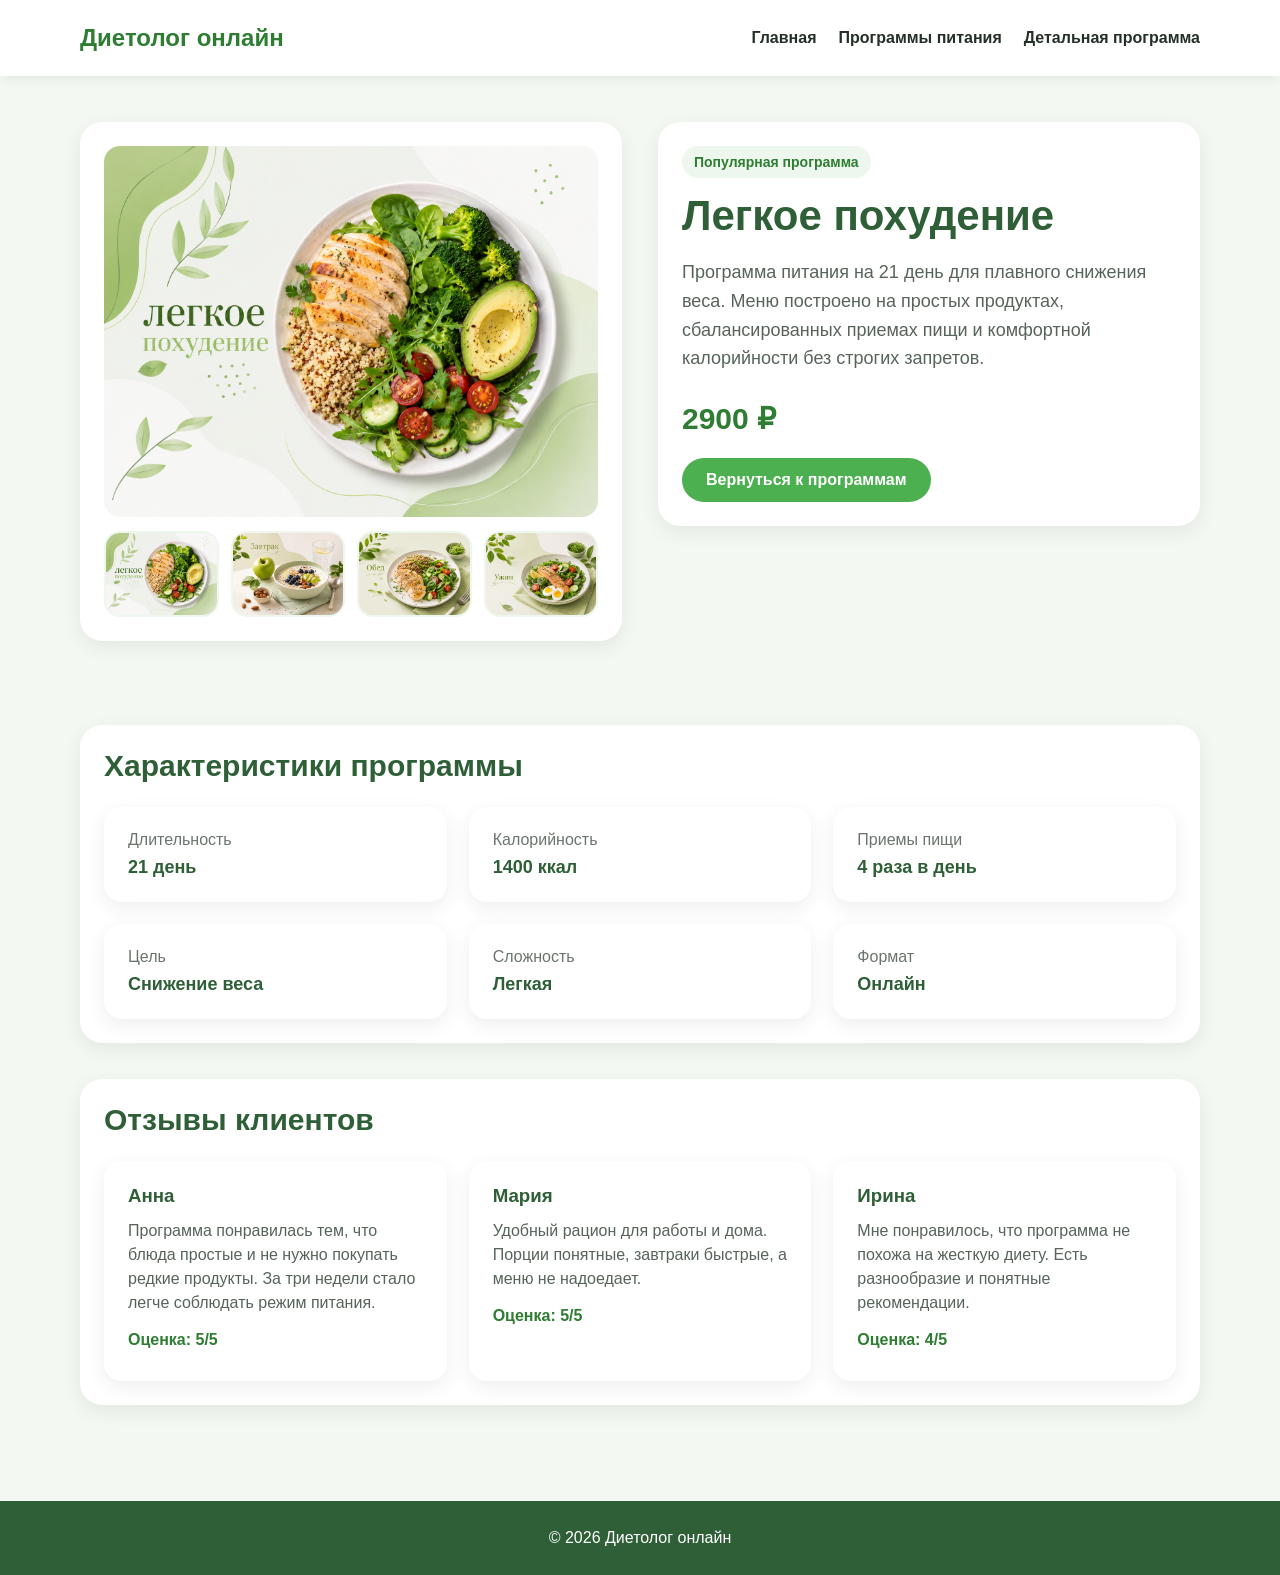
==== program-detail.html @ 28d122fc "Add program detail page" ====
<!DOCTYPE html>
<html lang="ru">
<head>
  <meta charset="UTF-8">
  <meta name="viewport" content="width=device-width, initial-scale=1.0">
  <title>Детальная программа питания</title>
  <link rel="stylesheet" href="style.css">
</head>
<body>
  <header class="header">
    <div class="container header__inner">
      <a class="logo" href="index.html">Диетолог онлайн</a>
      <nav class="nav">
        <a href="index.html">Главная</a>
        <a href="programs.html">Программы питания</a>
        <a href="program-detail.html">Детальная программа</a>
      </nav>
    </div>
  </header>

  <main class="container main">
    <section class="product-detail">
      <div class="gallery">
        <img class="main-image" src="images/program-main.png" alt="Программа питания Легкое похудение">
        <div class="thumbs">
          <img src="images/program-main.png" alt="Меню программы">
          <img src="images/program-breakfast.png" alt="Завтрак из программы">
          <img src="images/program-lunch.png" alt="Обед из программы">
          <img src="images/program-dinner.png" alt="Ужин из программы">
        </div>
      </div>

      <div class="detail-info">
        <span class="tag">Популярная программа</span>
        <h1>Легкое похудение</h1>
        <p class="detail-text">Программа питания на 21 день для плавного снижения веса. Меню построено на простых продуктах, сбалансированных приемах пищи и комфортной калорийности без строгих запретов.</p>
        <div class="price-block">2900 ₽</div>
        <a class="button" href="programs.html">Вернуться к программам</a>
      </div>
    </section>

    <section class="characteristics">
      <h2>Характеристики программы</h2>
      <div class="characteristics-grid">
        <div class="characteristic-item">
          <span>Длительность</span>
          <strong>21 день</strong>
        </div>
        <div class="characteristic-item">
          <span>Калорийность</span>
          <strong>1400 ккал</strong>
        </div>
        <div class="characteristic-item">
          <span>Приемы пищи</span>
          <strong>4 раза в день</strong>
        </div>
        <div class="characteristic-item">
          <span>Цель</span>
          <strong>Снижение веса</strong>
        </div>
        <div class="characteristic-item">
          <span>Сложность</span>
          <strong>Легкая</strong>
        </div>
        <div class="characteristic-item">
          <span>Формат</span>
          <strong>Онлайн</strong>
        </div>
      </div>
    </section>

    <section class="reviews">
      <h2>Отзывы клиентов</h2>
      <div class="reviews-list">
        <article class="review-card">
          <h3>Анна</h3>
          <p>Программа понравилась тем, что блюда простые и не нужно покупать редкие продукты. За три недели стало легче соблюдать режим питания.</p>
          <span>Оценка: 5/5</span>
        </article>
        <article class="review-card">
          <h3>Мария</h3>
          <p>Удобный рацион для работы и дома. Порции понятные, завтраки быстрые, а меню не надоедает.</p>
          <span>Оценка: 5/5</span>
        </article>
        <article class="review-card">
          <h3>Ирина</h3>
          <p>Мне понравилось, что программа не похожа на жесткую диету. Есть разнообразие и понятные рекомендации.</p>
          <span>Оценка: 4/5</span>
        </article>
      </div>
    </section>
  </main>

  <footer class="footer">
    <div class="container">© 2026 Диетолог онлайн</div>
  </footer>
</body>
</html>
---- style.css ----
* {
  box-sizing: border-box;
}

body {
  margin: 0;
  font-family: Arial, sans-serif;
  color: #243027;
  background: #f4f8f3;
}

.container {
  width: min(1120px, 100% - 40px);
  margin: 0 auto;
}

.header {
  background: #fff;
  box-shadow: 0 2px 14px rgba(0, 0, 0, 0.07);
}

.header__inner {
  min-height: 76px;
  display: flex;
  align-items: center;
  justify-content: space-between;
  gap: 24px;
}

.logo {
  font-size: 24px;
  font-weight: 700;
  color: #2e7d32;
  text-decoration: none;
}

.nav {
  display: flex;
  gap: 22px;
  flex-wrap: wrap;
}

.nav a {
  color: #243027;
  text-decoration: none;
  font-weight: 600;
}

.nav a:hover {
  color: #2e7d32;
}

.main {
  padding: 46px 0 60px;
}

.hero {
  padding: 90px 0;
  text-align: center;
  background: linear-gradient(135deg, #dff2dd, #fff);
}

h1,
h2,
h3 {
  color: #2e5f37;
}

.hero h1,
.page-head h1,
.detail-info h1 {
  margin: 0 0 18px;
  font-size: 42px;
}

.hero p,
.page-head p,
.detail-text {
  max-width: 720px;
  margin: 0 auto 28px;
  color: #56645a;
  font-size: 18px;
  line-height: 1.6;
}

.button,
.card-link {
  display: inline-block;
  padding: 13px 24px;
  border-radius: 28px;
  background: #4caf50;
  color: #fff;
  text-decoration: none;
  font-weight: 700;
  border: none;
  cursor: pointer;
}

.button:hover,
.card-link:hover {
  background: #3d9141;
}

.info-section h2,
.characteristics h2,
.reviews h2 {
  margin: 0 0 24px;
  font-size: 30px;
}

.benefits,
.programs-list,
.characteristics-grid,
.reviews-list {
  display: grid;
  grid-template-columns: repeat(3, 1fr);
  gap: 22px;
}

.benefit-card,
.program-card,
.characteristic-item,
.review-card,
.catalog-panel,
.gallery,
.detail-info,
.characteristics,
.reviews {
  background: #fff;
  border-radius: 18px;
  padding: 24px;
  box-shadow: 0 6px 20px rgba(0, 0, 0, 0.07);
}

.benefit-card h3,
.program-card h2,
.review-card h3 {
  margin: 0 0 12px;
}

.benefit-card p,
.program-card p,
.review-card p {
  margin: 0;
  color: #56645a;
  line-height: 1.5;
}

.page-head {
  margin-bottom: 28px;
}

.page-head p,
.detail-text {
  margin-left: 0;
}

.catalog-panel {
  margin-bottom: 28px;
}

.search-label {
  display: block;
  margin-bottom: 10px;
  color: #2e5f37;
  font-weight: 700;
}

.search-input {
  width: 100%;
  max-width: 540px;
  padding: 14px 18px;
  border: 1px solid #cddccd;
  border-radius: 12px;
  font-size: 16px;
  outline: none;
}

.search-input:focus {
  border-color: #4caf50;
  box-shadow: 0 0 0 3px rgba(76, 175, 80, 0.15);
}

.program-card {
  transition: 0.2s;
}

.program-card:hover {
  transform: translateY(-4px);
  box-shadow: 0 10px 28px rgba(0, 0, 0, 0.1);
}

.program-info {
  display: flex;
  gap: 8px;
  flex-wrap: wrap;
  margin: 18px 0;
}

.program-info span,
.tag {
  display: inline-block;
  padding: 8px 12px;
  border-radius: 20px;
  background: #edf7ed;
  color: #2e7d32;
  font-size: 14px;
  font-weight: 700;
}

.pagination {
  margin-top: 34px;
  display: flex;
  justify-content: center;
  gap: 10px;
  flex-wrap: wrap;
}

.pagination button {
  min-width: 44px;
  height: 44px;
  padding: 0 15px;
  border: none;
  border-radius: 22px;
  background: #fff;
  color: #2e5f37;
  font-weight: 700;
  cursor: pointer;
  box-shadow: 0 4px 14px rgba(0, 0, 0, 0.08);
}

.pagination button:hover,
.pagination button.active {
  background: #4caf50;
  color: #fff;
}

.pagination button:disabled {
  opacity: 0.5;
  cursor: default;
}

.product-detail {
  display: grid;
  grid-template-columns: 1fr 1fr;
  gap: 36px;
  align-items: start;
  margin-bottom: 48px;
}

.gallery,
.detail-info,
.characteristics,
.reviews {
  border-radius: 22px;
  margin-bottom: 36px;
}

.main-image,
.thumbs img {
  width: 100%;
  display: block;
  border-radius: 16px;
  background: #edf7ed;
}

.thumbs {
  display: grid;
  grid-template-columns: repeat(4, 1fr);
  gap: 12px;
  margin-top: 14px;
}

.thumbs img {
  border: 2px solid #edf7ed;
}

.tag {
  margin-bottom: 14px;
}

.price-block {
  margin: 22px 0;
  color: #2e7d32;
  font-size: 30px;
  font-weight: 700;
}

.characteristic-item span,
.review-card span {
  display: block;
  margin-bottom: 8px;
  color: #6b756d;
}

.characteristic-item strong {
  color: #2e5f37;
  font-size: 18px;
}

.review-card span {
  margin-top: 16px;
  color: #2e7d32;
  font-weight: 700;
}

.footer {
  padding: 28px 0;
  background: #2e5f37;
  color: #fff;
  text-align: center;
}

@media (max-width: 900px) {
  .header__inner {
    padding: 18px 0;
    flex-direction: column;
  }

  .hero {
    padding: 64px 0;
  }

  .hero h1,
  .page-head h1,
  .detail-info h1 {
    font-size: 34px;
  }

  .benefits,
  .programs-list,
  .characteristics-grid,
  .reviews-list {
    grid-template-columns: 1fr 1fr;
  }

  .product-detail {
    grid-template-columns: 1fr;
  }
}

@media (max-width: 620px) {
  .container {
    width: min(100% - 24px, 1120px);
  }

  .nav {
    justify-content: center;
    gap: 14px;
  }

  .hero h1,
  .page-head h1,
  .detail-info h1 {
    font-size: 30px;
  }

  .benefits,
  .programs-list,
  .characteristics-grid,
  .reviews-list {
    grid-template-columns: 1fr;
  }

  .thumbs {
    grid-template-columns: repeat(2, 1fr);
  }
}
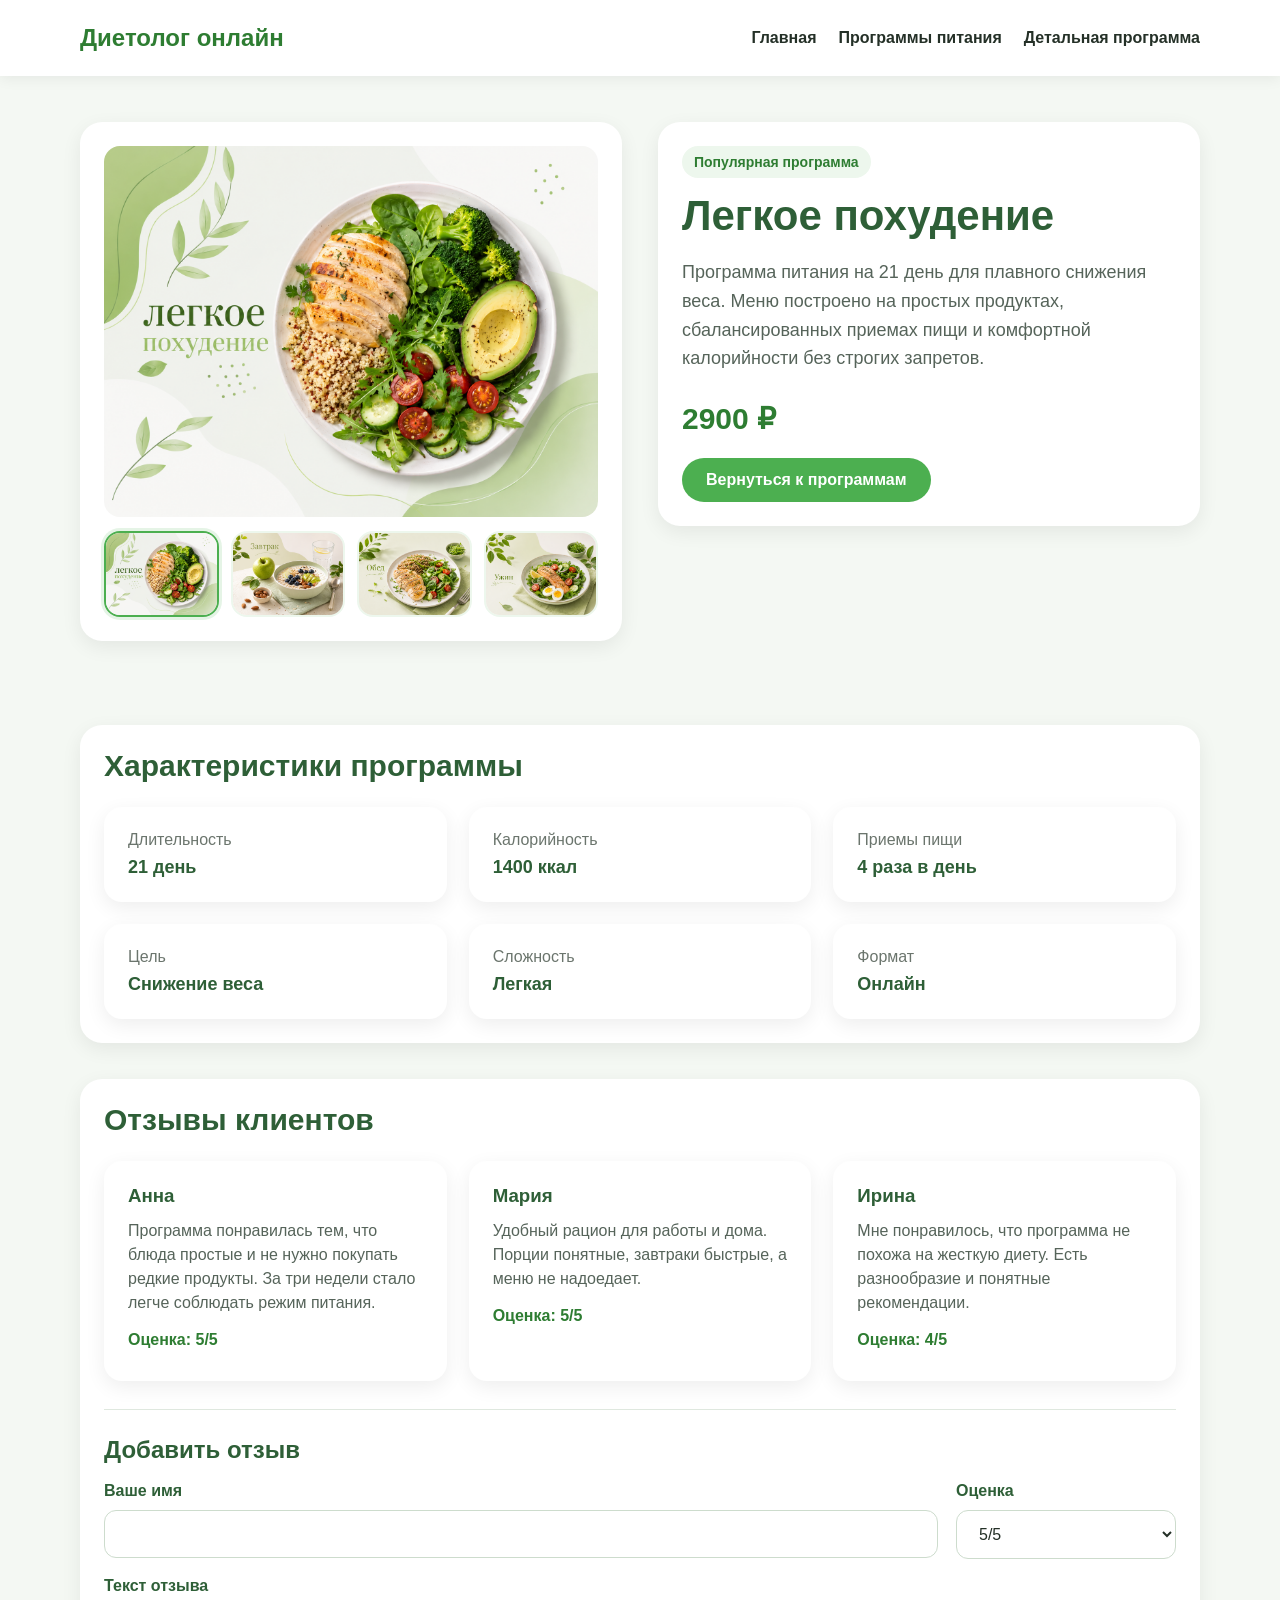
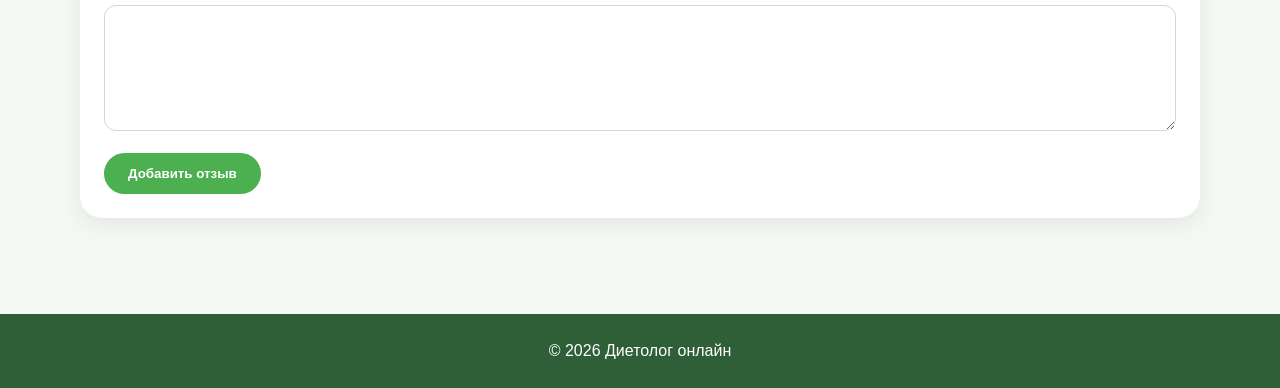
==== commit 01b3cdec: "Add program image gallery and reviews" ====
--- a/program-detail.html
+++ b/program-detail.html
@@ -21,12 +21,12 @@
   <main class="container main">
     <section class="product-detail">
       <div class="gallery">
-        <img class="main-image" src="images/program-main.png" alt="Программа питания Легкое похудение">
+        <img class="main-image" id="main-program-image" src="images/program-main.png" alt="Программа питания Легкое похудение">
         <div class="thumbs">
-          <img src="images/program-main.png" alt="Меню программы">
-          <img src="images/program-breakfast.png" alt="Завтрак из программы">
-          <img src="images/program-lunch.png" alt="Обед из программы">
-          <img src="images/program-dinner.png" alt="Ужин из программы">
+          <img class="thumb active" src="images/program-main.png" alt="Меню программы" tabindex="0">
+          <img class="thumb" src="images/program-breakfast.png" alt="Завтрак из программы" tabindex="0">
+          <img class="thumb" src="images/program-lunch.png" alt="Обед из программы" tabindex="0">
+          <img class="thumb" src="images/program-dinner.png" alt="Ужин из программы" tabindex="0">
         </div>
       </div>
 
@@ -88,11 +88,42 @@
           <span>Оценка: 4/5</span>
         </article>
       </div>
+
+      <form class="review-form" id="review-form">
+        <h3>Добавить отзыв</h3>
+        <div class="review-form__grid">
+          <div class="field-group">
+            <label class="search-label" for="review-name">Ваше имя</label>
+            <input class="search-input" id="review-name" type="text" name="name" required maxlength="40">
+          </div>
+
+          <div class="field-group">
+            <label class="search-label" for="review-rating">Оценка</label>
+            <select class="sort-select" id="review-rating" name="rating" required>
+              <option value="5">5/5</option>
+              <option value="4">4/5</option>
+              <option value="3">3/5</option>
+              <option value="2">2/5</option>
+              <option value="1">1/5</option>
+            </select>
+          </div>
+        </div>
+
+        <label class="search-label" for="review-text">Текст отзыва</label>
+        <textarea class="review-textarea" id="review-text" name="text" rows="4" required maxlength="500"></textarea>
+        <button class="button" type="submit">Добавить отзыв</button>
+      </form>
     </section>
   </main>
+
+  <div class="image-lightbox" id="image-lightbox" hidden>
+    <button class="image-lightbox__close" type="button" aria-label="Закрыть увеличенное изображение">&times;</button>
+    <img class="image-lightbox__image" src="images/program-main.png" alt="Программа питания Легкое похудение">
+  </div>
 
   <footer class="footer">
     <div class="container">© 2026 Диетолог онлайн</div>
   </footer>
+  <script src="program-detail.js"></script>
 </body>
 </html>
--- a/style.css
+++ b/style.css
@@ -159,6 +159,18 @@
   margin-bottom: 28px;
 }
 
+.catalog-controls {
+  display: grid;
+  grid-template-columns: minmax(260px, 1fr) minmax(220px, 320px);
+  gap: 18px;
+  align-items: end;
+}
+
+.field-group {
+  display: flex;
+  flex-direction: column;
+}
+
 .search-label {
   display: block;
   margin-bottom: 10px;
@@ -166,17 +178,20 @@
   font-weight: 700;
 }
 
-.search-input {
+.search-input,
+.sort-select {
   width: 100%;
-  max-width: 540px;
   padding: 14px 18px;
   border: 1px solid #cddccd;
   border-radius: 12px;
   font-size: 16px;
+  color: #243027;
+  background: #fff;
   outline: none;
 }
 
-.search-input:focus {
+.search-input:focus,
+.sort-select:focus {
   border-color: #4caf50;
   box-shadow: 0 0 0 3px rgba(76, 175, 80, 0.15);
 }
@@ -208,12 +223,30 @@
   font-weight: 700;
 }
 
+.no-results {
+  margin: 28px 0 0;
+  padding: 22px;
+  border-radius: 16px;
+  background: #fff;
+  color: #56645a;
+  text-align: center;
+  box-shadow: 0 6px 20px rgba(0, 0, 0, 0.07);
+}
+
 .pagination {
   margin-top: 34px;
   display: flex;
   justify-content: center;
+  align-items: center;
   gap: 10px;
   flex-wrap: wrap;
+}
+
+.pagination__pages {
+  display: flex;
+  gap: 10px;
+  flex-wrap: wrap;
+  justify-content: center;
 }
 
 .pagination button {
@@ -264,6 +297,11 @@
   background: #edf7ed;
 }
 
+.main-image,
+.thumb {
+  cursor: pointer;
+}
+
 .thumbs {
   display: grid;
   grid-template-columns: repeat(4, 1fr);
@@ -273,6 +311,15 @@
 
 .thumbs img {
   border: 2px solid #edf7ed;
+  transition: 0.2s;
+}
+
+.thumbs img:hover,
+.thumbs img:focus,
+.thumbs img.active {
+  border-color: #4caf50;
+  box-shadow: 0 0 0 3px rgba(76, 175, 80, 0.14);
+  outline: none;
 }
 
 .tag {
@@ -304,6 +351,85 @@
   font-weight: 700;
 }
 
+.review-form {
+  margin-top: 28px;
+  padding-top: 26px;
+  border-top: 1px solid #dfe8df;
+}
+
+.review-form h3 {
+  margin: 0 0 18px;
+  font-size: 24px;
+}
+
+.review-form__grid {
+  display: grid;
+  grid-template-columns: minmax(220px, 1fr) minmax(160px, 220px);
+  gap: 18px;
+  margin-bottom: 18px;
+}
+
+.review-textarea {
+  width: 100%;
+  margin-bottom: 18px;
+  padding: 14px 18px;
+  border: 1px solid #cddccd;
+  border-radius: 12px;
+  color: #243027;
+  font-family: Arial, sans-serif;
+  font-size: 16px;
+  line-height: 1.5;
+  resize: vertical;
+  outline: none;
+}
+
+.review-textarea:focus {
+  border-color: #4caf50;
+  box-shadow: 0 0 0 3px rgba(76, 175, 80, 0.15);
+}
+
+.image-lightbox {
+  position: fixed;
+  inset: 0;
+  z-index: 20;
+  display: flex;
+  align-items: center;
+  justify-content: center;
+  padding: 28px;
+  background: rgba(20, 31, 24, 0.78);
+}
+
+.image-lightbox[hidden] {
+  display: none;
+}
+
+.image-lightbox__image {
+  max-width: min(920px, 100%);
+  max-height: 82vh;
+  border-radius: 18px;
+  background: #edf7ed;
+  box-shadow: 0 18px 60px rgba(0, 0, 0, 0.32);
+}
+
+.image-lightbox__close {
+  position: absolute;
+  top: 24px;
+  right: 24px;
+  width: 44px;
+  height: 44px;
+  border: none;
+  border-radius: 50%;
+  background: #fff;
+  color: #2e5f37;
+  font-size: 30px;
+  line-height: 1;
+  cursor: pointer;
+}
+
+.modal-open {
+  overflow: hidden;
+}
+
 .footer {
   padding: 28px 0;
   background: #2e5f37;
@@ -334,7 +460,15 @@
     grid-template-columns: 1fr 1fr;
   }
 
+  .catalog-controls {
+    grid-template-columns: 1fr;
+  }
+
   .product-detail {
+    grid-template-columns: 1fr;
+  }
+
+  .review-form__grid {
     grid-template-columns: 1fr;
   }
 }
@@ -365,4 +499,4 @@
   .thumbs {
     grid-template-columns: repeat(2, 1fr);
   }
-}+}
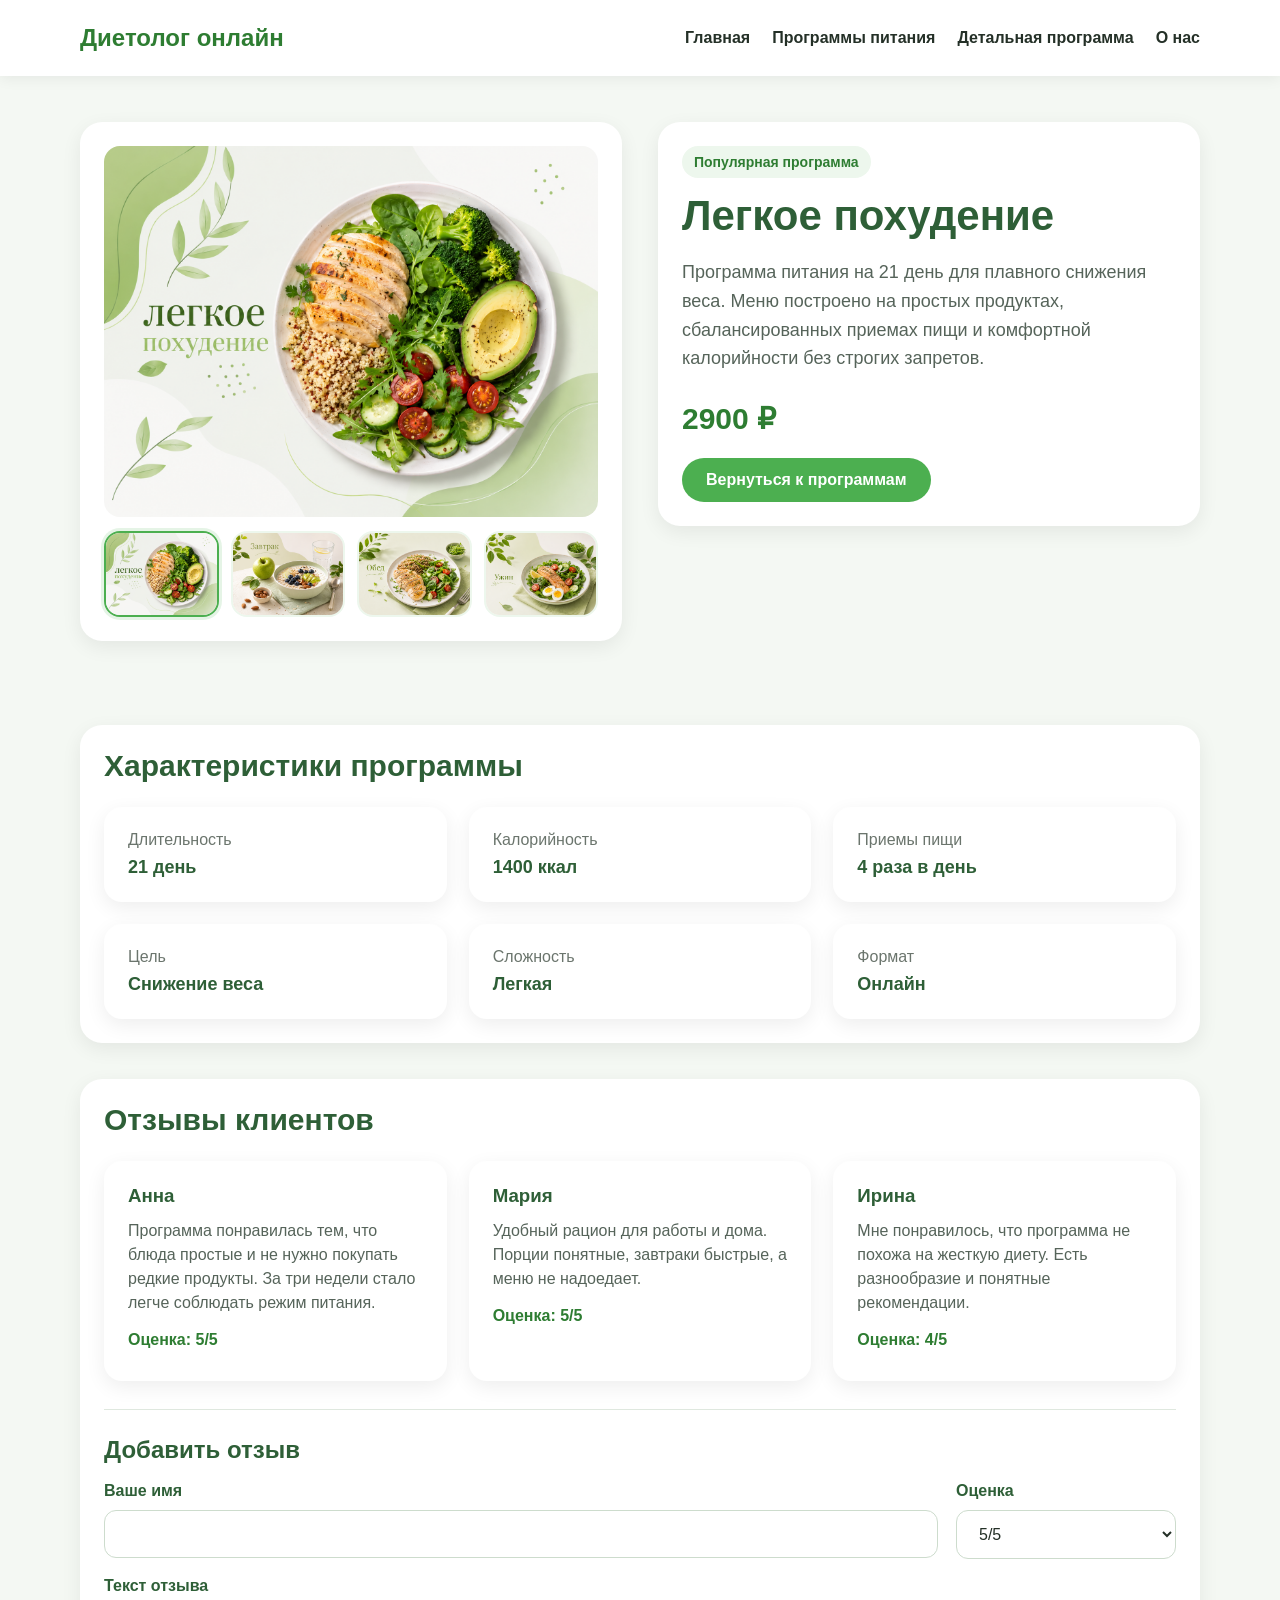
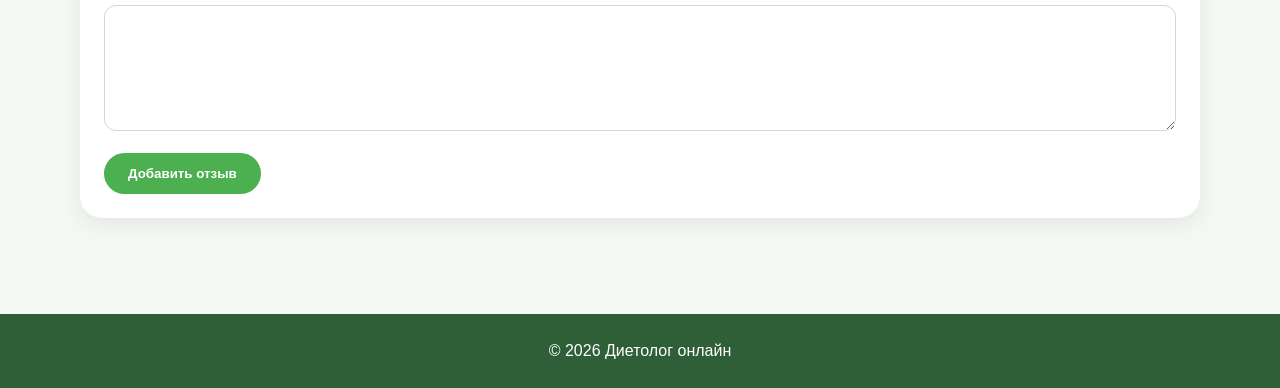
==== commit 085b85fe: "Add about page" ====
--- a/program-detail.html
+++ b/program-detail.html
@@ -14,6 +14,7 @@
         <a href="index.html">Главная</a>
         <a href="programs.html">Программы питания</a>
         <a href="program-detail.html">Детальная программа</a>
+        <a href="about.html">О нас</a>
       </nav>
     </div>
   </header>
--- a/style.css
+++ b/style.css
@@ -231,6 +231,65 @@
   color: #56645a;
   text-align: center;
   box-shadow: 0 6px 20px rgba(0, 0, 0, 0.07);
+}
+
+.about-section {
+  display: grid;
+  grid-template-columns: minmax(0, 1.6fr) minmax(260px, 0.9fr);
+  gap: 24px;
+  align-items: stretch;
+  margin-bottom: 28px;
+}
+
+.about-content,
+.about-card,
+.cta-section {
+  background: #fff;
+  border-radius: 18px;
+  padding: 28px;
+  box-shadow: 0 6px 20px rgba(0, 0, 0, 0.07);
+}
+
+.about-content h2,
+.cta-section h2 {
+  margin: 0 0 16px;
+  font-size: 30px;
+}
+
+.about-content p,
+.about-card p,
+.cta-section p {
+  margin: 0 0 16px;
+  color: #56645a;
+  font-size: 17px;
+  line-height: 1.6;
+}
+
+.about-content p:last-child,
+.about-card p:last-child,
+.cta-section p:last-child {
+  margin-bottom: 0;
+}
+
+.about-card h3 {
+  margin: 0 0 12px;
+  font-size: 24px;
+}
+
+.about-values {
+  display: grid;
+  grid-template-columns: repeat(3, 1fr);
+  gap: 22px;
+  margin-bottom: 28px;
+}
+
+.cta-section {
+  text-align: center;
+}
+
+.cta-section p {
+  max-width: 620px;
+  margin: 0 auto 22px;
 }
 
 .pagination {
@@ -468,6 +527,11 @@
     grid-template-columns: 1fr;
   }
 
+  .about-section,
+  .about-values {
+    grid-template-columns: 1fr;
+  }
+
   .review-form__grid {
     grid-template-columns: 1fr;
   }
